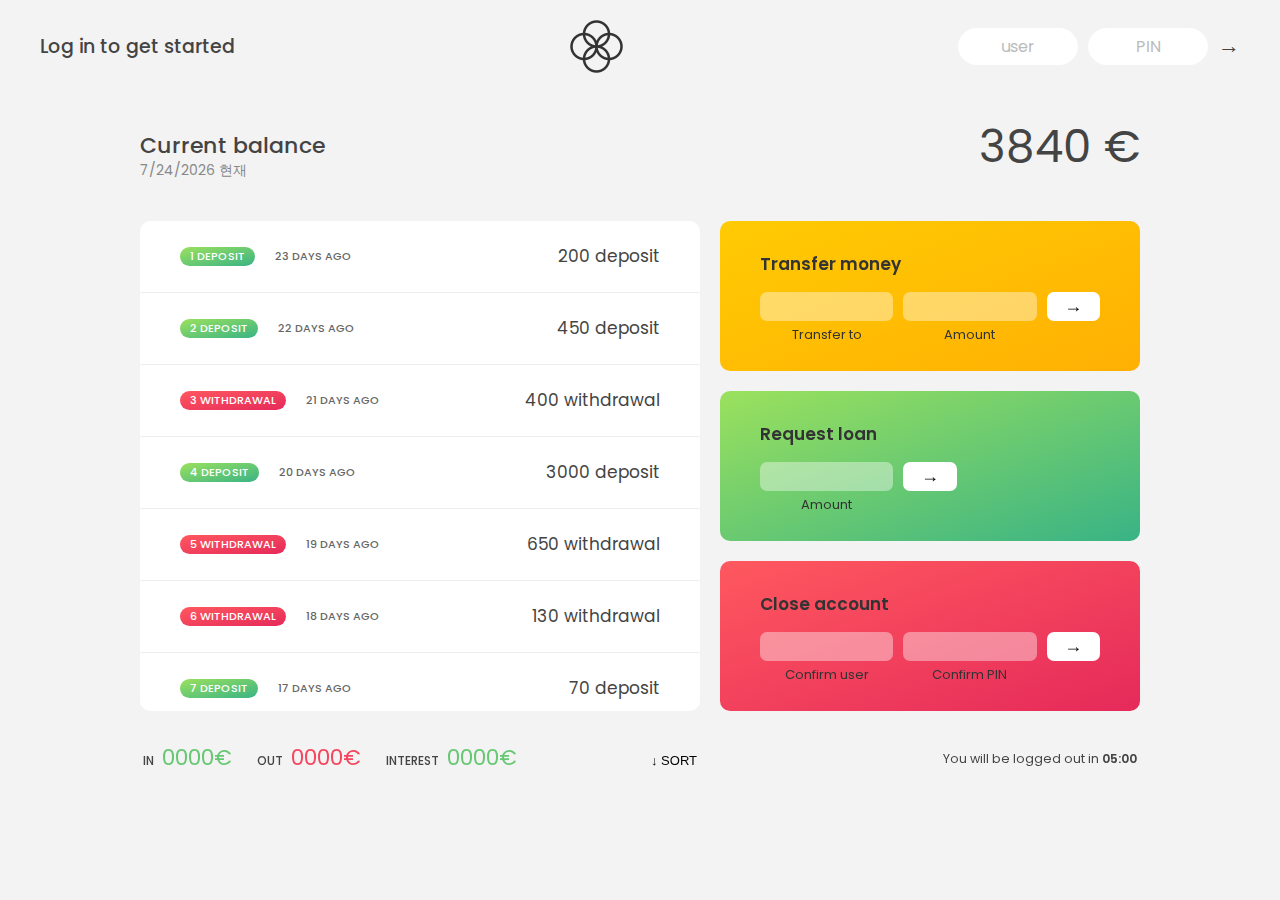
==== index.html @ d0abbd6c "first try" ====
<!DOCTYPE html>
<html lang="en">
  <head>
    <meta charset="UTF-8" />
    <meta name="viewport" content="width=device-width, initial-scale=1.0" />
    <meta http-equiv="X-UA-Compatible" content="ie=edge" />
    <link rel="shortcut icon" type="image/png" href="icon.png" />

    <link
      href="https://fonts.googleapis.com/css?family=Poppins:400,500,600&display=swap"
      rel="stylesheet"
    />

    <link rel="stylesheet" href="./style.css" />
    <title>Bankist</title>
  </head>
  <body>
    <!-- TOP NAVIGATION -->
    <nav>
      <p class="welcome">Log in to get started</p>
      <img src="logo.png" alt="Logo" class="logo" />
      <form class="login">
        <input
          type="text"
          placeholder="user"
          class="login__input login__input--user"
        />
        <!-- In practice, use type="password" -->
        <input
          type="text"
          placeholder="PIN"
          maxlength="4"
          class="login__input login__input--pin"
        />
        <button class="login__btn">&rarr;</button>
      </form>
    </nav>

    <main class="app">
      <!-- BALANCE -->
      <div class="balance">
        <div>
          <p class="balance__label">Current balance</p>
          <p class="balance__date">
            <span class="date">05/03/2037</span> 현재
          </p>
        </div>
        <p class="balance__value">0000€</p>
      </div>

      <!-- MOVEMENTS -->
      <div class="movements">
<!--        <div class="movements__row">-->
<!--          <div class="movements__type movements__type&#45;&#45;deposit">2 deposit</div>-->
<!--          <div class="movements__date">3 days ago</div>-->
<!--          <div class="movements__value">4 000€</div>-->
<!--        </div>-->
<!--        <div class="movements__row">
          <div class="movements__type movements__type--withdrawal">
            1 withdrawal
          </div>
          <div class="movements__date">24/01/2037</div>
          <div class="movements__value">-378€</div>
        </div>-->
      </div>

      <!-- SUMMARY -->
      <div class="summary">
        <p class="summary__label">In</p>
        <p class="summary__value summary__value--in">0000€</p>
        <p class="summary__label">Out</p>
        <p class="summary__value summary__value--out">0000€</p>
        <p class="summary__label">Interest</p>
        <p class="summary__value summary__value--interest">0000€</p>
        <button class="btn--sort">&downarrow; SORT</button>
      </div>

      <!-- OPERATION: TRANSFERS -->
      <div class="operation operation--transfer">
        <h2>Transfer money</h2>
        <form class="form form--transfer">
          <input type="text" class="form__input form__input--to" />
          <input type="number" class="form__input form__input--amount" />
          <button class="form__btn form__btn--transfer">&rarr;</button>
          <label class="form__label">Transfer to</label>
          <label class="form__label">Amount</label>
        </form>
      </div>

      <!-- OPERATION: LOAN -->
      <div class="operation operation--loan">
        <h2>Request loan</h2>
        <form class="form form--loan">
          <input type="number" class="form__input form__input--loan-amount" />
          <button class="form__btn form__btn--loan">&rarr;</button>
          <label class="form__label form__label--loan">Amount</label>
        </form>
      </div>

      <!-- OPERATION: CLOSE -->
      <div class="operation operation--close">
        <h2>Close account</h2>
        <form class="form form--close">
          <input type="text" class="form__input form__input--user" />
          <input
            type="password"
            maxlength="6"
            class="form__input form__input--pin"
          />
          <button class="form__btn form__btn--close">&rarr;</button>
          <label class="form__label">Confirm user</label>
          <label class="form__label">Confirm PIN</label>
        </form>
      </div>

      <!-- LOGOUT TIMER -->
      <p class="logout-timer">
        You will be logged out in <span class="timer">05:00</span>
      </p>
    </main>

    <!-- <footer>
      &copy; by Jonas Schmedtmann. Don't claim as your own :)
    </footer> -->

    <script src="./script.js"></script>
  </body>
</html>
---- style.css ----
/*
 * Use this CSS to learn some intersting techniques,
 * in case you're wondering how I built the UI.
 * Have fun! 😁
 */

* {
  margin: 0;
  padding: 0;
  box-sizing: inherit;
}

html {
  font-size: 62.5%;
  box-sizing: border-box;
}

body {
  font-family: "Poppins", sans-serif;
  color: #444;
  background-color: #f3f3f3;
  height: 100vh;
  padding: 2rem;
}

nav {
  display: flex;
  justify-content: space-between;
  align-items: center;
  padding: 0 2rem;
}

.welcome {
  font-size: 1.9rem;
  font-weight: 500;
}

.logo {
  height: 5.25rem;
}

.login {
  display: flex;
}

.login__input {
  /*border: none;*/
  padding: 0.5rem 2rem;
  font-size: 1.6rem;
  font-family: inherit;
  text-align: center;
  width: 12rem;
  border-radius: 10rem;
  margin-right: 1rem;
  color: inherit;
  border: 1px solid #fff;
  transition: all 0.3s;
}

.login__input:focus {
  outline: none;
  border: 1px solid #ccc;
}

.login__input::placeholder {
  color: #bbb;
}

.login__btn {
  border: none;
  background: none;
  font-size: 2.2rem;
  color: inherit;
  cursor: pointer;
  transition: all 0.3s;
}

.login__btn:hover,
.login__btn:focus,
.btn--sort:hover,
.btn--sort:focus {
  outline: none;
  color: #777;
}

/* MAIN */
.app {
  position: relative;
  max-width: 100rem;
  margin: 4rem auto;
  display: grid;
  grid-template-columns: 4fr 3fr;
  grid-template-rows: auto repeat(3, 15rem) auto;
  gap: 2rem;

  /* NOTE This creates the fade in/out anumation */
  opacity: 1;
  transition: all 1s;
}

.balance {
  grid-column: 1 / span 2;
  display: flex;
  align-items: flex-end;
  justify-content: space-between;
  margin-bottom: 2rem;
}

.balance__label {
  font-size: 2.2rem;
  font-weight: 500;
  margin-bottom: -0.2rem;
}

.balance__date {
  font-size: 1.4rem;
  color: #888;
}

.balance__value {
  font-size: 4.5rem;
  font-weight: 400;
}

/* MOVEMENTS */
.movements {
  grid-row: 2 / span 3;
  background-color: #fff;
  border-radius: 1rem;
  overflow: scroll;
}

.movements__row {
  padding: 2.25rem 4rem;
  display: flex;
  align-items: center;
  border-bottom: 1px solid #eee;
}

.movements__type {
  font-size: 1.1rem;
  text-transform: uppercase;
  font-weight: 500;
  color: #fff;
  padding: 0.1rem 1rem;
  border-radius: 10rem;
  margin-right: 2rem;
}

.movements__date {
  font-size: 1.1rem;
  text-transform: uppercase;
  font-weight: 500;
  color: #666;
}

.movements__type--deposit {
  background-image: linear-gradient(to top left, #39b385, #9be15d);
}

.movements__type--withdrawal {
  background-image: linear-gradient(to top left, #e52a5a, #ff585f);
}

.movements__value {
  font-size: 1.7rem;
  margin-left: auto;
}

/* SUMMARY */
.summary {
  grid-row: 5 / 6;
  display: flex;
  align-items: baseline;
  padding: 0 0.3rem;
  margin-top: 1rem;
}

.summary__label {
  font-size: 1.2rem;
  font-weight: 500;
  text-transform: uppercase;
  margin-right: 0.8rem;
}

.summary__value {
  font-size: 2.2rem;
  margin-right: 2.5rem;
}

.summary__value--in,
.summary__value--interest {
  color: #66c873;
}

.summary__value--out {
  color: #f5465d;
}

.btn--sort {
  margin-left: auto;
  border: none;
  background: none;
  font-size: 1.3rem;
  font-weight: 500;
  cursor: pointer;
}

/* OPERATIONS */
.operation {
  border-radius: 1rem;
  padding: 3rem 4rem;
  color: #333;
}

.operation--transfer {
  background-image: linear-gradient(to top left, #ffb003, #ffcb03);
}

.operation--loan {
  background-image: linear-gradient(to top left, #39b385, #9be15d);
}

.operation--close {
  background-image: linear-gradient(to top left, #e52a5a, #ff585f);
}

h2 {
  margin-bottom: 1.5rem;
  font-size: 1.7rem;
  font-weight: 600;
  color: #333;
}

.form {
  display: grid;
  grid-template-columns: 2.5fr 2.5fr 1fr;
  grid-template-rows: auto auto;
  gap: 0.4rem 1rem;
}

/* Exceptions for interst */
.form.form--loan {
  grid-template-columns: 2.5fr 1fr 2.5fr;
}
.form__label--loan {
  grid-row: 2;
}
/* End exceptions */

.form__input {
  width: 100%;
  border: none;
  background-color: rgba(255, 255, 255, 0.4);
  font-family: inherit;
  font-size: 1.5rem;
  text-align: center;
  color: #333;
  padding: 0.3rem 1rem;
  border-radius: 0.7rem;
  transition: all 0.3s;
}

.form__input:focus {
  outline: none;
  background-color: rgba(255, 255, 255, 0.6);
}

.form__label {
  font-size: 1.3rem;
  text-align: center;
}

.form__btn {
  border: none;
  border-radius: 0.7rem;
  font-size: 1.8rem;
  background-color: #fff;
  cursor: pointer;
  transition: all 0.3s;
}

.form__btn:focus {
  outline: none;
  background-color: rgba(255, 255, 255, 0.8);
}

.logout-timer {
  padding: 0 0.3rem;
  margin-top: 1.9rem;
  text-align: right;
  font-size: 1.25rem;
}

.timer {
  font-weight: 600;
}
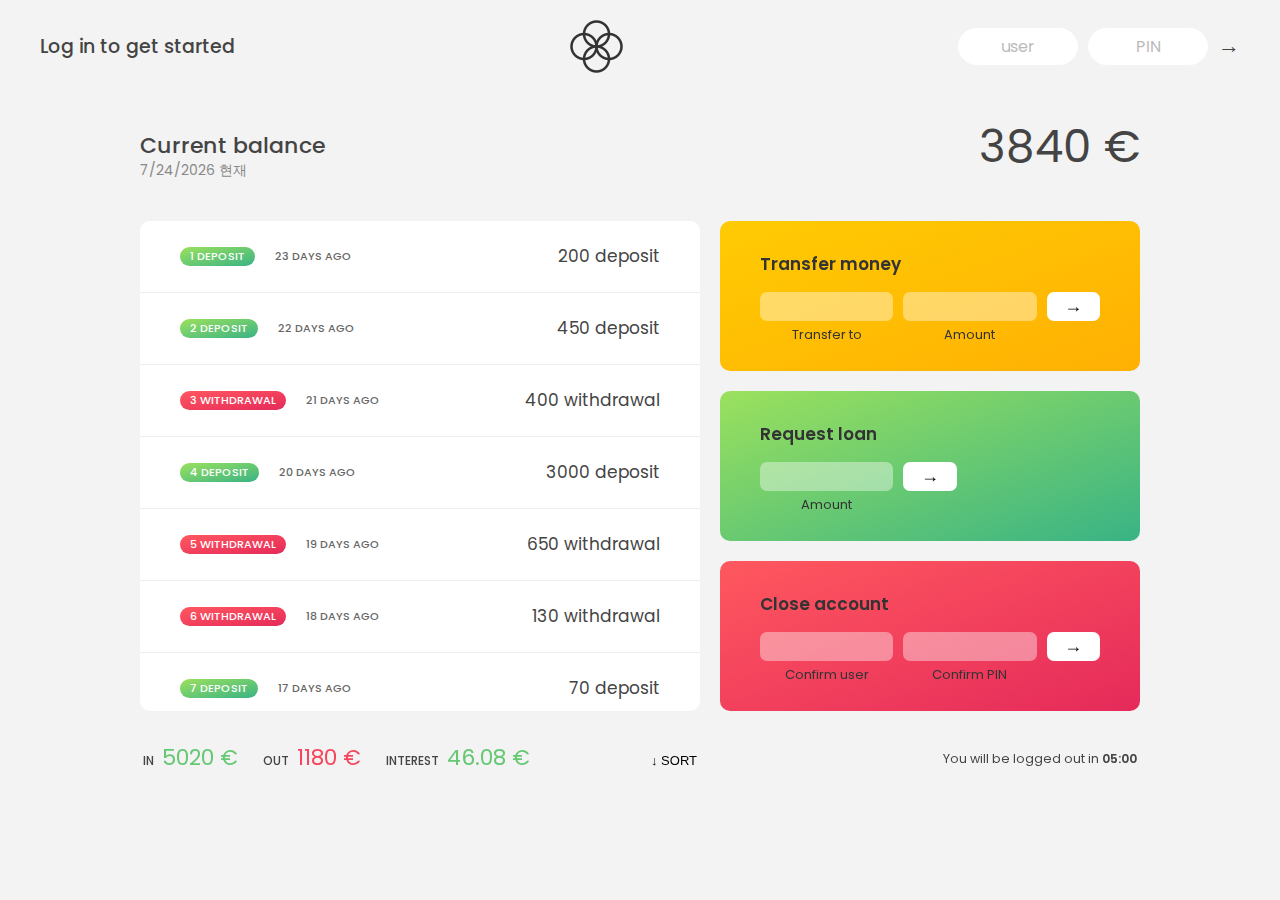
==== commit a38c3bc3: "second" ====
--- a/index.html
+++ b/index.html
@@ -50,18 +50,20 @@
 
       <!-- MOVEMENTS -->
       <div class="movements">
-<!--        <div class="movements__row">-->
-<!--          <div class="movements__type movements__type&#45;&#45;deposit">2 deposit</div>-->
-<!--          <div class="movements__date">3 days ago</div>-->
-<!--          <div class="movements__value">4 000€</div>-->
-<!--        </div>-->
-<!--        <div class="movements__row">
-          <div class="movements__type movements__type--withdrawal">
+<!--
+        <div class="movements__row">
+          <div class="movements__type movements__type&#45;&#45;deposit">2 deposit</div>
+          <div class="movements__date">3 days ago</div>
+          <div class="movements__value">4 000€</div>
+        </div>
+        <div class="movements__row">
+          <div class="movements__type movements__type&#45;&#45;withdrawal">
             1 withdrawal
           </div>
           <div class="movements__date">24/01/2037</div>
           <div class="movements__value">-378€</div>
-        </div>-->
+        </div>
+-->
       </div>
 
       <!-- SUMMARY -->
@@ -72,7 +74,7 @@
         <p class="summary__value summary__value--out">0000€</p>
         <p class="summary__label">Interest</p>
         <p class="summary__value summary__value--interest">0000€</p>
-        <button class="btn--sort">&downarrow; SORT</button>
+        <button class="btn--sort" onclick="sortBy()">&downarrow; SORT</button>
       </div>
 
       <!-- OPERATION: TRANSFERS -->
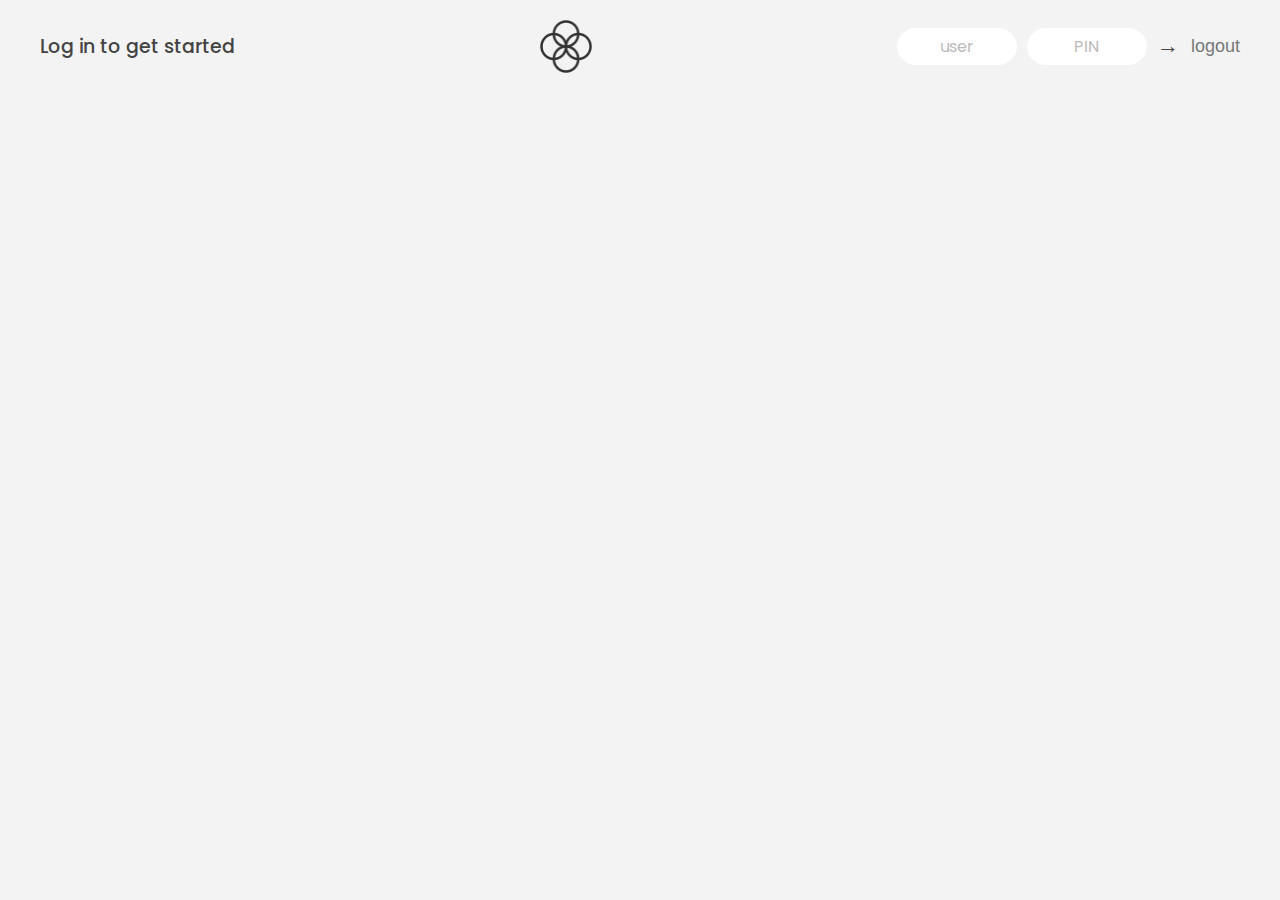
==== commit 8c8da776: "finish my style" ====
--- a/index.html
+++ b/index.html
@@ -32,7 +32,8 @@
           maxlength="4"
           class="login__input login__input--pin"
         />
-        <button class="login__btn">&rarr;</button>
+        <button class="login__btn">&rarr; </button>&nbsp;&nbsp;&nbsp;&nbsp;
+        <button class="logout__btn">logout</button>
       </form>
     </nav>
 
@@ -74,7 +75,7 @@
         <p class="summary__value summary__value--out">0000€</p>
         <p class="summary__label">Interest</p>
         <p class="summary__value summary__value--interest">0000€</p>
-        <button class="btn--sort" onclick="sortBy()">&downarrow; SORT</button>
+        <button class="btn--sort">&downarrow; SORT</button>
       </div>
 
       <!-- OPERATION: TRANSFERS -->
--- a/style.css
+++ b/style.css
@@ -66,13 +66,17 @@
   color: #bbb;
 }
 
-.login__btn {
+.login__btn, .logout__btn {
   border: none;
   background: none;
   font-size: 2.2rem;
   color: inherit;
   cursor: pointer;
   transition: all 0.3s;
+}
+.logout__btn {
+  font-size: 1.8rem;
+  color: #777;
 }
 
 .login__btn:hover,
@@ -94,7 +98,7 @@
   gap: 2rem;
 
   /* NOTE This creates the fade in/out anumation */
-  opacity: 1;
+  opacity: 0;
   transition: all 1s;
 }
 
